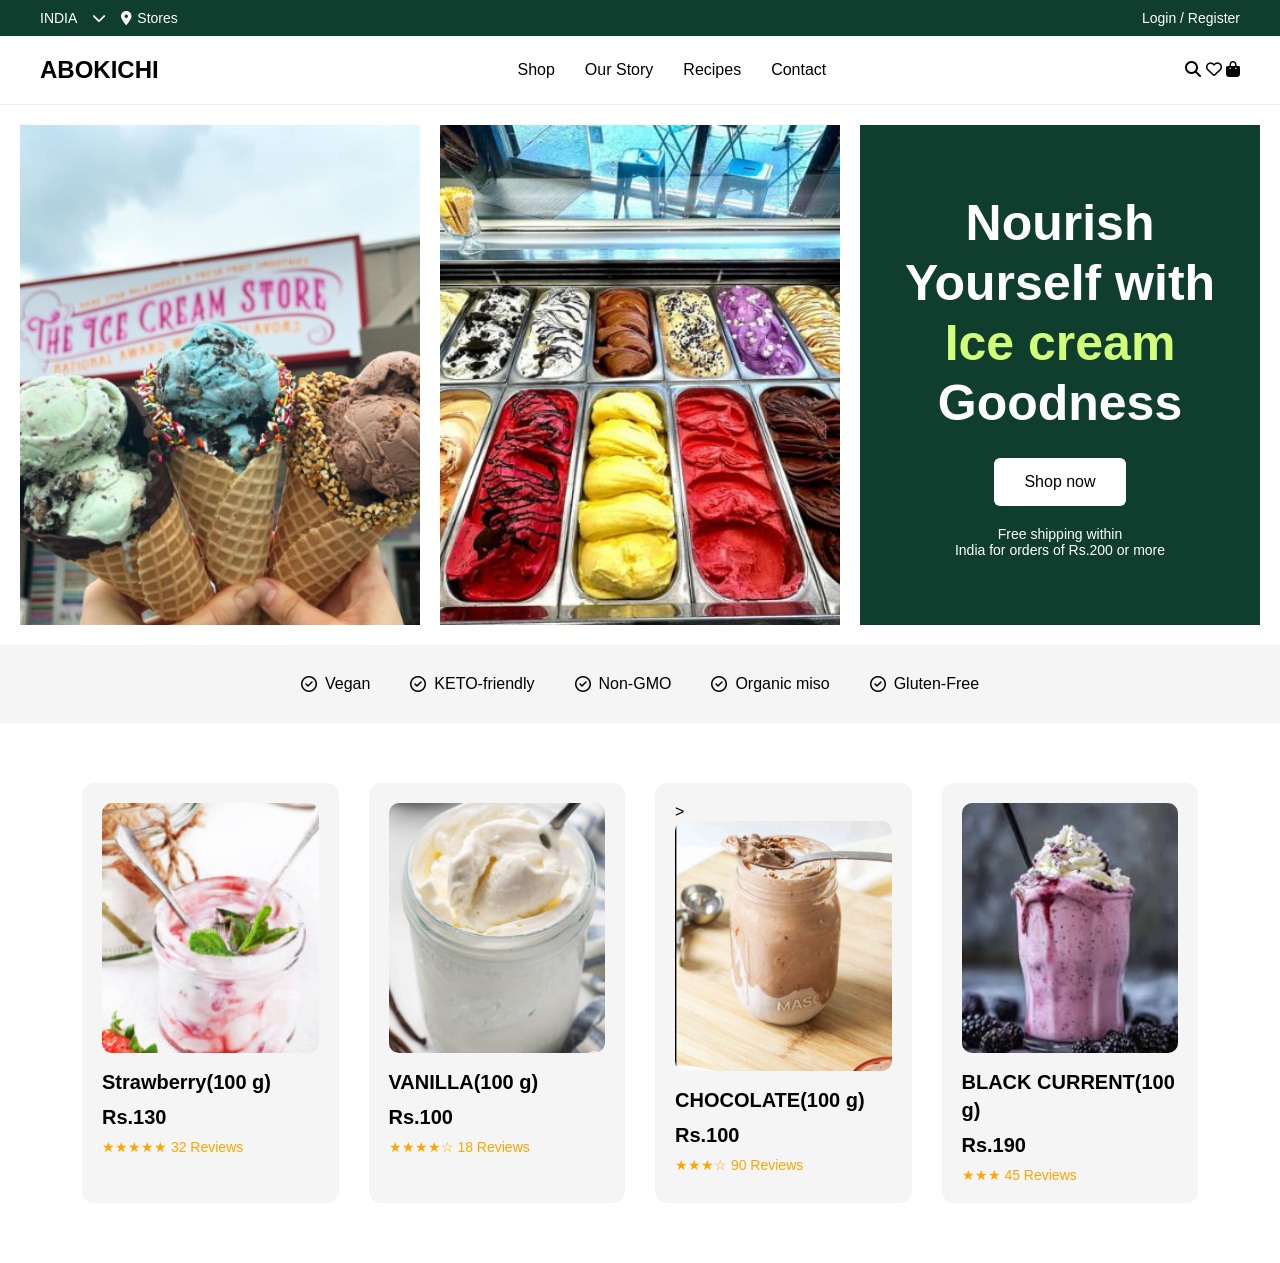
==== index.html @ da4c12e9 "Initial project upload" ====
<!DOCTYPE html>
<html lang="en">

<head>
  <meta charset="UTF-8" />
  <meta name="viewport" content="width=device-width, initial-scale=1.0"/>

  <title>ABOKICHI</title>

  <link rel="stylesheet" href="css/style.css">

  <link rel="stylesheet"
    href="https://cdnjs.cloudflare.com/ajax/libs/font-awesome/6.5.1/css/all.min.css"/>
</head>

<body>

  <!-- TOP BAR -->

  <div class="top-bar">

    <div class="left-top">

      <span>INDIA</span>

      <i class="fa-solid fa-chevron-down"></i>

      <span class="store">
        <i class="fa-solid fa-location-dot"></i>
        Stores
      </span>

    </div>

    <div class="right-top">
      Login / Register
    </div>

  </div>

  <!-- NAVBAR -->

  <nav class="navbar">

    <div class="logo">
      <h2>ABOKICHI</h2>
    </div>

    <ul class="nav-links">

      <li>Shop</li>
      <li>Our Story</li>
      <li>Recipes</li>
      <li>Contact</li>

    </ul>

    <div class="nav-icons">

      <i class="fa-solid fa-magnifying-glass"></i>

      <i class="fa-regular fa-heart"></i>

      <i class="fa-solid fa-bag-shopping"></i>

    </div>

  </nav>

  <!-- HERO -->

  <section class="hero">

    <div class="hero-left">

      <img src="images\Screenshot 2026-05-13 232233.png">

    </div>

    <div class="hero-middle">

      <img src="images\Screenshot 2026-05-13 232514.png">

    </div>

    <div class="hero-right">

      <h1>

        Nourish <br>

        Yourself with <br>

        <span>Ice cream</span> <br>

        Goodness

      </h1>

      <button onclick="goToProducts()">
        Shop now
      </button>

      <p>
        Free shipping within  <br>
        India for orders of Rs.200 or more
      </p>

    </div>

  </section>

  <!-- FEATURES -->

  <section class="features">

    <div class="feature">
      <i class="fa-regular fa-circle-check"></i>
      Vegan
    </div>

    <div class="feature">
      <i class="fa-regular fa-circle-check"></i>
      KETO-friendly
    </div>

    <div class="feature">
      <i class="fa-regular fa-circle-check"></i>
      Non-GMO
    </div>

    <div class="feature">
      <i class="fa-regular fa-circle-check"></i>
      Organic miso
    </div>

    <div class="feature">
      <i class="fa-regular fa-circle-check"></i>
      Gluten-Free
    </div>

  </section>

  <!-- PRODUCTS -->

  <section class="products">

    <div class="product-grid">

      <!-- Product 1 -->

      <a href="products.html" class="product-card">

        <img src="images\Screenshot 2026-05-13 203015.png">

        <h3>Strawberry(100 g)</h3>

        <div class="price">
          <span class="new-price">Rs.130 </span>
          
        </div>

        <div class="reviews">
          ★★★★★ <span>32 Reviews</span>
        </div>

      </a>

      <!-- Product 2 -->

      <a href="products.html" class="product-card">

        <img src="images\Screenshot 2026-05-13 182208.png">

        <h3>
          VANILLA(100 g)
        </h3>
       

        <div class="price">
          <span class="new-price">Rs.100</span>
        </div>

        <div class="reviews">
          ★★★★☆ <span>18 Reviews</span>
        </div>

      </a>
       <!-- Product 3 -->

      <a href="products.html" class="product-card">
>

        <img src="images\Screenshot 2026-05-13 182145.png">

      

        <h3>
          CHOCOLATE(100 g)
        </h3>

 <div class="price">
          <span class="new-price">Rs.100</span>
        </div>

        <div class="reviews">
          ★★★☆ <span>90 Reviews</span>
        </div>
     </a>
          <!-- Product 4 -->

      <a href="products.html" class="product-card">

        <img src="images\image.png">

        <h3>BLACK CURRENT(100 g)</h3>

        <div class="price">
          <span class="new-price">Rs.190</span>
         
        </div>

        <div class="reviews">
          ★★★ <span>45 Reviews</span>
        </div>

      </a>
    </div>
</section>
  </section>

  <script src="js/home.js"></script>

</body>
</html>
---- css/style.css ----
/* RESET */

*{
  margin:0;
  padding:0;
  box-sizing:border-box;
}

body{
  font-family:Arial, sans-serif;
  background:#fff;
}


/* TOP BAR */

.top-bar{
  background:#0f3d2e;
  color:white;

  display:flex;

  justify-content:space-between;

  padding:10px 40px;

  font-size:14px;
}

.left-top{
  display:flex;

  gap:15px;

  align-items:center;
}

.store{
  display:flex;

  gap:5px;

  align-items:center;
}


/* NAVBAR */

.navbar{
  display:flex;

  justify-content:space-between;

  align-items:center;

  padding:20px 40px;

  background:white;

  border-bottom:1px solid #eee;
}

.nav-links{
  display:flex;

  gap:30px;

  list-style:none;

  align-items:center;
}

.nav-links li{
  cursor:pointer;
}


/* HERO */

.hero{
  display:grid;

  grid-template-columns:1fr 1fr 1fr;

  gap:20px;

  padding:20px;
}

.hero img{
  width:100%;

  height:100%;

  object-fit:cover;

  display:block;
}

.hero > *{
  min-height:500px;
}

.hero-right{
  background:#0f3d2e;

  color:white;

  display:flex;

  flex-direction:column;

  justify-content:center;

  align-items:center;

  text-align:center;

  padding:40px;
}

.hero-right h1{
  font-size:50px;

  line-height:1.2;
}

.hero-right span{
  color:#d2ff7a;
}

.hero-right button{
  margin-top:25px;

  padding:15px 30px;

  border:none;

  background:white;

  cursor:pointer;

  font-size:16px;

  border-radius:6px;
}

.hero-right p{
  margin-top:20px;

  font-size:14px;
}


/* FEATURES */

.features{
  display:flex;

  justify-content:center;

  gap:40px;

  padding:30px;

  background:#f5f5f5;

  flex-wrap:wrap;
}

.feature{
  display:flex;

  align-items:center;

  gap:8px;
}


/* PRODUCTS */

.products{
  padding:60px 20px;

  background:#ffffff;
}

.product-grid{
  width:90%;

  margin:auto;

  display:grid;

  grid-template-columns:repeat(4,1fr);

  gap:30px;
}

.product-card{
  display:flex;

  flex-direction:column;

  background:#f5f5f5;

  padding:20px;

  border-radius:12px;

  text-decoration:none;

  color:black;

  transition:0.3s;

  overflow:hidden;
}

.product-card:hover{
  transform:translateY(-5px);

  box-shadow:0 10px 20px rgba(0,0,0,0.1);
}

.product-card img{
  width:100%;

  height:250px;

  object-fit:cover;

  border-radius:10px;

  display:block;
}

.product-card h3{
  margin-top:15px;

  font-size:20px;

  line-height:1.4;
}

.price{
  margin-top:10px;
}

.new-price{
  font-weight:bold;

  font-size:20px;
}

.old-price{
  margin-left:8px;

  color:gray;

  text-decoration:line-through;
}

.reviews{
  margin-top:10px;

  color:orange;

  font-size:14px;
}


/* FILTER + SORT */

.filter-sort-container{
  width:90%;

  margin:0 auto 40px;

  display:flex;

  justify-content:space-between;

  align-items:flex-start;

  gap:40px;

  flex-wrap:wrap;

  background:#f5f5f5;

  padding:25px;

  border-radius:12px;
}

.filters{
  display:flex;

  gap:50px;

  flex-wrap:wrap;
}

.filter-group{
  display:flex;

  flex-direction:column;

  gap:15px;
}

.filter-group h4{
  margin-bottom:10px;
}

.filter-group label{
  display:flex;

  gap:10px;

  align-items:center;

  cursor:pointer;
}

.sort-box{
  display:flex;

  align-items:center;

  gap:15px;
}

.sort-box select{
  padding:10px 15px;

  border:1px solid #ccc;

  border-radius:6px;

  cursor:pointer;
}


/* PRODUCT DETAIL PAGE */

.detail-page{
  width:90%;

  margin:50px auto;

  display:grid;

  grid-template-columns:1fr 1fr;

  gap:70px;

  align-items:start;
}

.detail-left{
  display:flex;

  flex-direction:column;
}

.main-image-box{
  background:#f5f5f5;

  padding:30px;

  border:1px solid #ddd;

  border-radius:12px;
}

.main-image-box img{
  width:100%;

  height:450px;

  object-fit:contain;
}

.breadcrumb{
  color:gray;

  margin-bottom:20px;

  font-size:14px;
}

.detail-right h1{
  font-size:42px;

  margin-bottom:20px;

  line-height:1.3;
}

.price-row{
  display:flex;

  align-items:center;

  gap:15px;

  margin-bottom:20px;
}

.detail-right .new-price{
  font-size:34px;

  font-weight:bold;
}

.detail-right .old-price{
  color:gray;

  text-decoration:line-through;

  font-size:28px;
}

.detail-right .reviews{
  color:orange;

  margin-bottom:25px;

  font-size:18px;
}

.detail-right .reviews span{
  color:#666;

  margin-left:10px;

  font-size:15px;
}

.product-description{
  line-height:1.8;

  color:#555;

  max-width:500px;

  margin-bottom:35px;
}

.button-row{
  display:flex;

  gap:20px;

  margin-bottom:25px;
}

.cart-btn,
.buy-btn{
  width:200px;

  padding:16px;

  border:none;

  font-size:15px;

  cursor:pointer;

  transition:0.3s;

  border-radius:6px;
}

.cart-btn{
  background:white;

  border:1px solid #bbb;
}

.buy-btn{
  background:black;

  color:white;
}

.cart-btn:hover,
.buy-btn:hover{
  opacity:0.85;
}

.wishlist{
  margin-bottom:30px;

  color:#555;
}

.share{
  display:flex;

  align-items:center;

  gap:15px;

  color:#444;
}


/* ORDER SUCCESS PAGE */

.success-page{
  width:100%;

  min-height:100vh;

  display:flex;

  justify-content:center;

  align-items:center;

  background:#f5f5f5;
}

.success-box{
  background:white;

  padding:60px 50px;

  border-radius:12px;

  text-align:center;

  box-shadow:0 5px 20px rgba(0,0,0,0.1);
}

.success-box h1{
  font-size:38px;

  margin-bottom:20px;

  color:#0f3d2e;
}

.success-box p{
  font-size:18px;

  margin-bottom:35px;

  color:#555;
}

.back-btn{
  display:inline-block;

  padding:14px 28px;

  background:black;

  color:white;

  text-decoration:none;

  border-radius:6px;

  transition:0.3s;
}

.back-btn:hover{
  opacity:0.85;
}


/* TABLET */

@media(max-width:900px){

  .product-grid{
    grid-template-columns:repeat(2,1fr);
  }

  .detail-page{
    grid-template-columns:1fr;
  }

  .detail-right{
    text-align:center;
  }

  .button-row{
    justify-content:center;
  }

  .product-description{
    margin:auto;

    margin-bottom:30px;
  }

}


/* MOBILE */

@media(max-width:768px){

  .filter-sort-container{
    flex-direction:column;
  }

}

@media(max-width:600px){

  .product-grid{
    grid-template-columns:1fr;
  }

  .product-card img{
    height:220px;
  }

  .navbar{
    flex-direction:column;

    gap:20px;
  }

  .nav-links{
    flex-wrap:wrap;

    justify-content:center;
  }

  .detail-right h1{
    font-size:32px;
  }

  .detail-right .new-price{
    font-size:28px;
  }

  .detail-right .old-price{
    font-size:22px;
  }

  .button-row{
    flex-direction:column;

    align-items:center;
  }

}
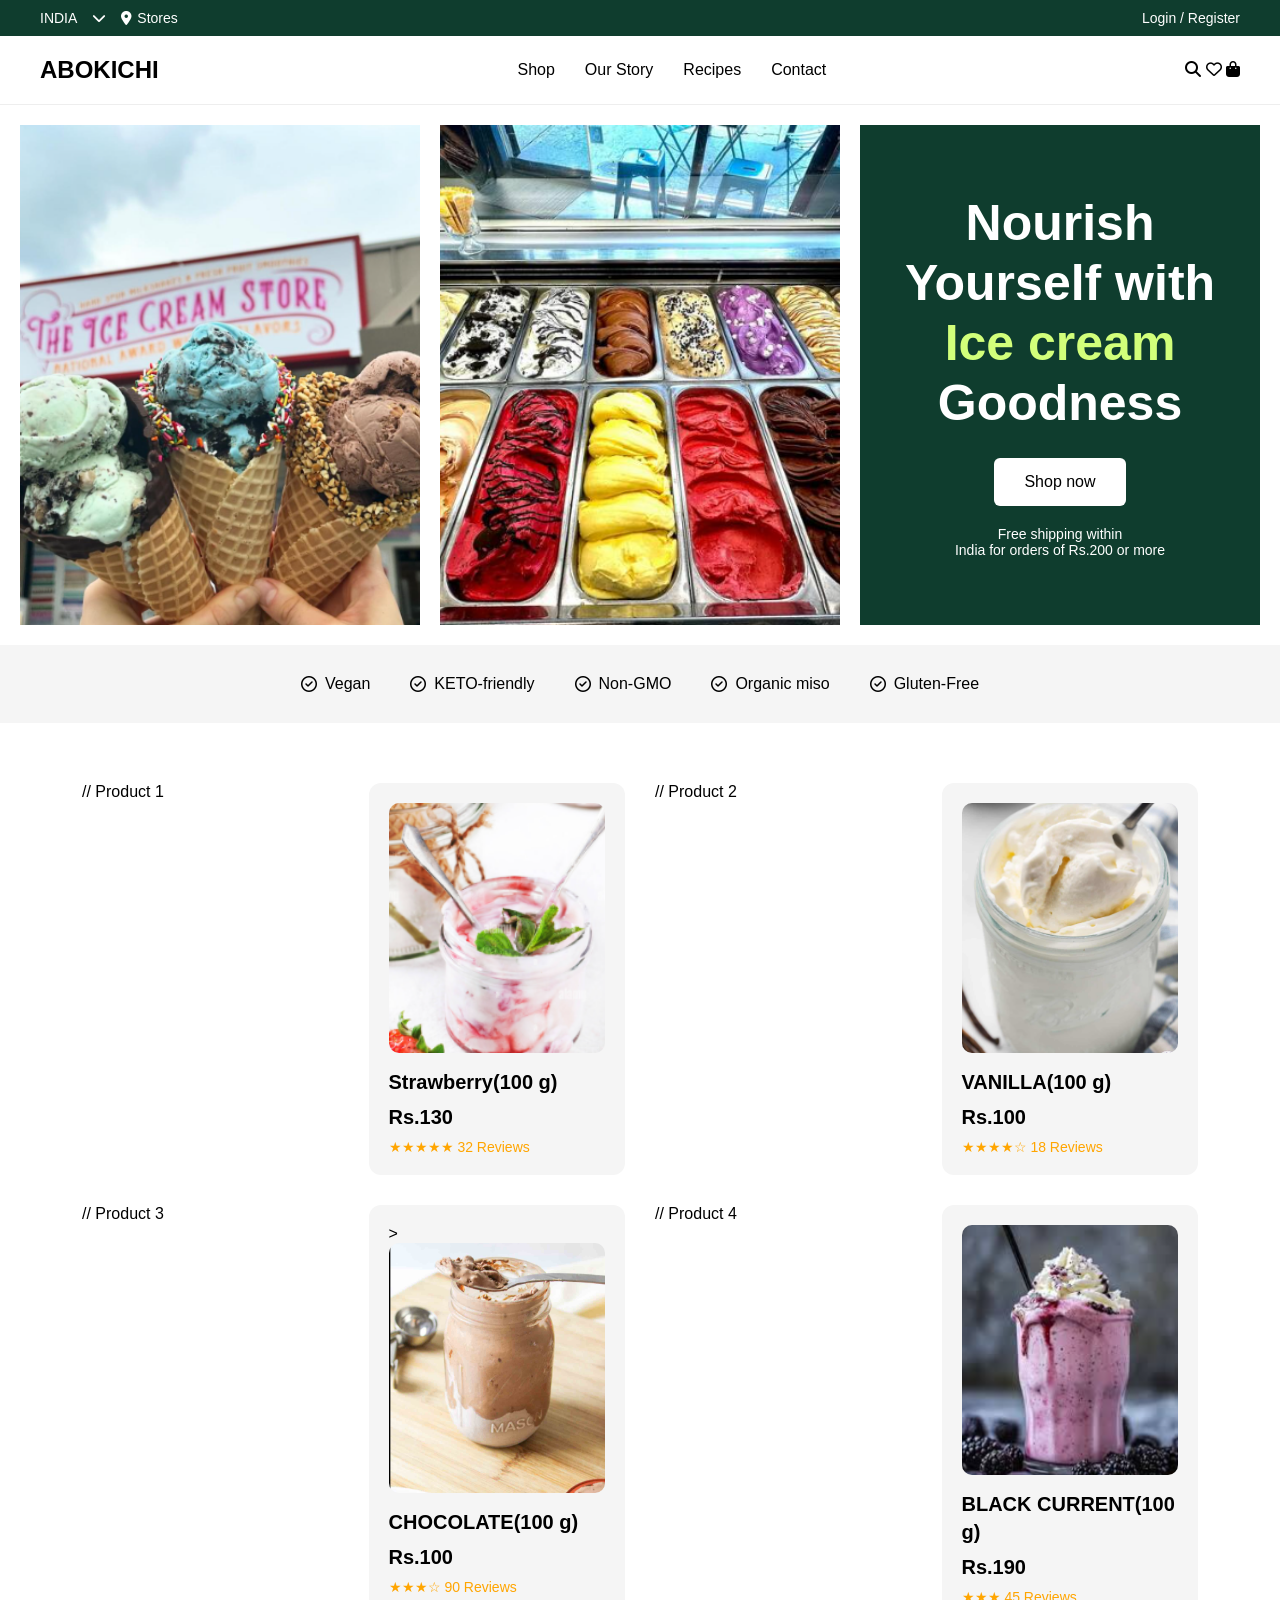
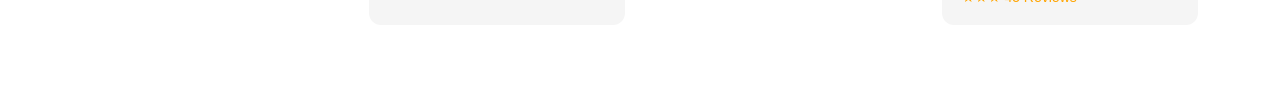
==== commit 6979207c: "Updated project files" ====
--- a/index.html
+++ b/index.html
@@ -147,7 +147,7 @@
 
     <div class="product-grid">
 
-      <!-- Product 1 -->
+      // Product 1 
 
       <a href="products.html" class="product-card">
 
@@ -166,7 +166,7 @@
 
       </a>
 
-      <!-- Product 2 -->
+      // Product 2 
 
       <a href="products.html" class="product-card">
 
@@ -186,7 +186,7 @@
         </div>
 
       </a>
-       <!-- Product 3 -->
+       // Product 3 
 
       <a href="products.html" class="product-card">
 >
@@ -207,7 +207,7 @@
           ★★★☆ <span>90 Reviews</span>
         </div>
      </a>
-          <!-- Product 4 -->
+        // Product 4
 
       <a href="products.html" class="product-card">
 
--- a/css/style.css
+++ b/css/style.css
@@ -1,4 +1,3 @@
-/* RESET */
 
 *{
   margin:0;
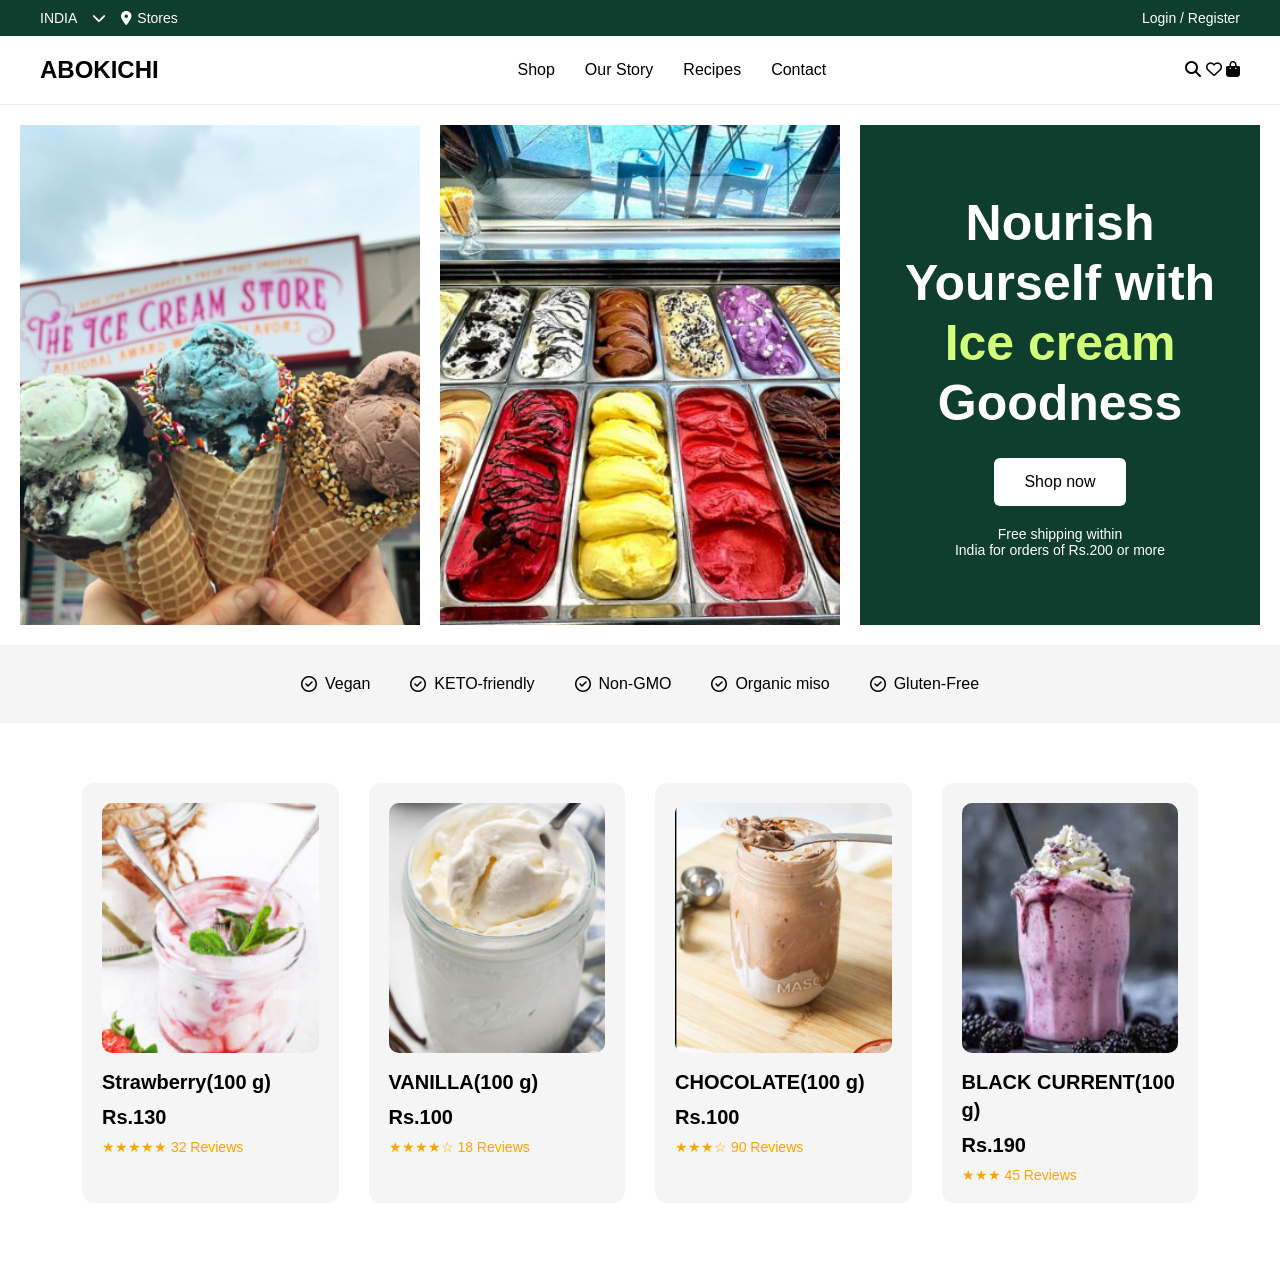
==== commit edb54345: "Updated project files" ====
--- a/index.html
+++ b/index.html
@@ -147,7 +147,7 @@
 
     <div class="product-grid">
 
-      // Product 1 
+      <!-- Product 1 -->
 
       <a href="products.html" class="product-card">
 
@@ -166,7 +166,7 @@
 
       </a>
 
-      // Product 2 
+      <!-- Product 2 -->
 
       <a href="products.html" class="product-card">
 
@@ -186,10 +186,10 @@
         </div>
 
       </a>
-       // Product 3 
-
-      <a href="products.html" class="product-card">
->
+       <!-- Product 3 -->
+
+      <a href="products.html" class="product-card">
+
 
         <img src="images\Screenshot 2026-05-13 182145.png">
 
@@ -207,7 +207,7 @@
           ★★★☆ <span>90 Reviews</span>
         </div>
      </a>
-        // Product 4
+          <!-- Product 4 -->
 
       <a href="products.html" class="product-card">
 
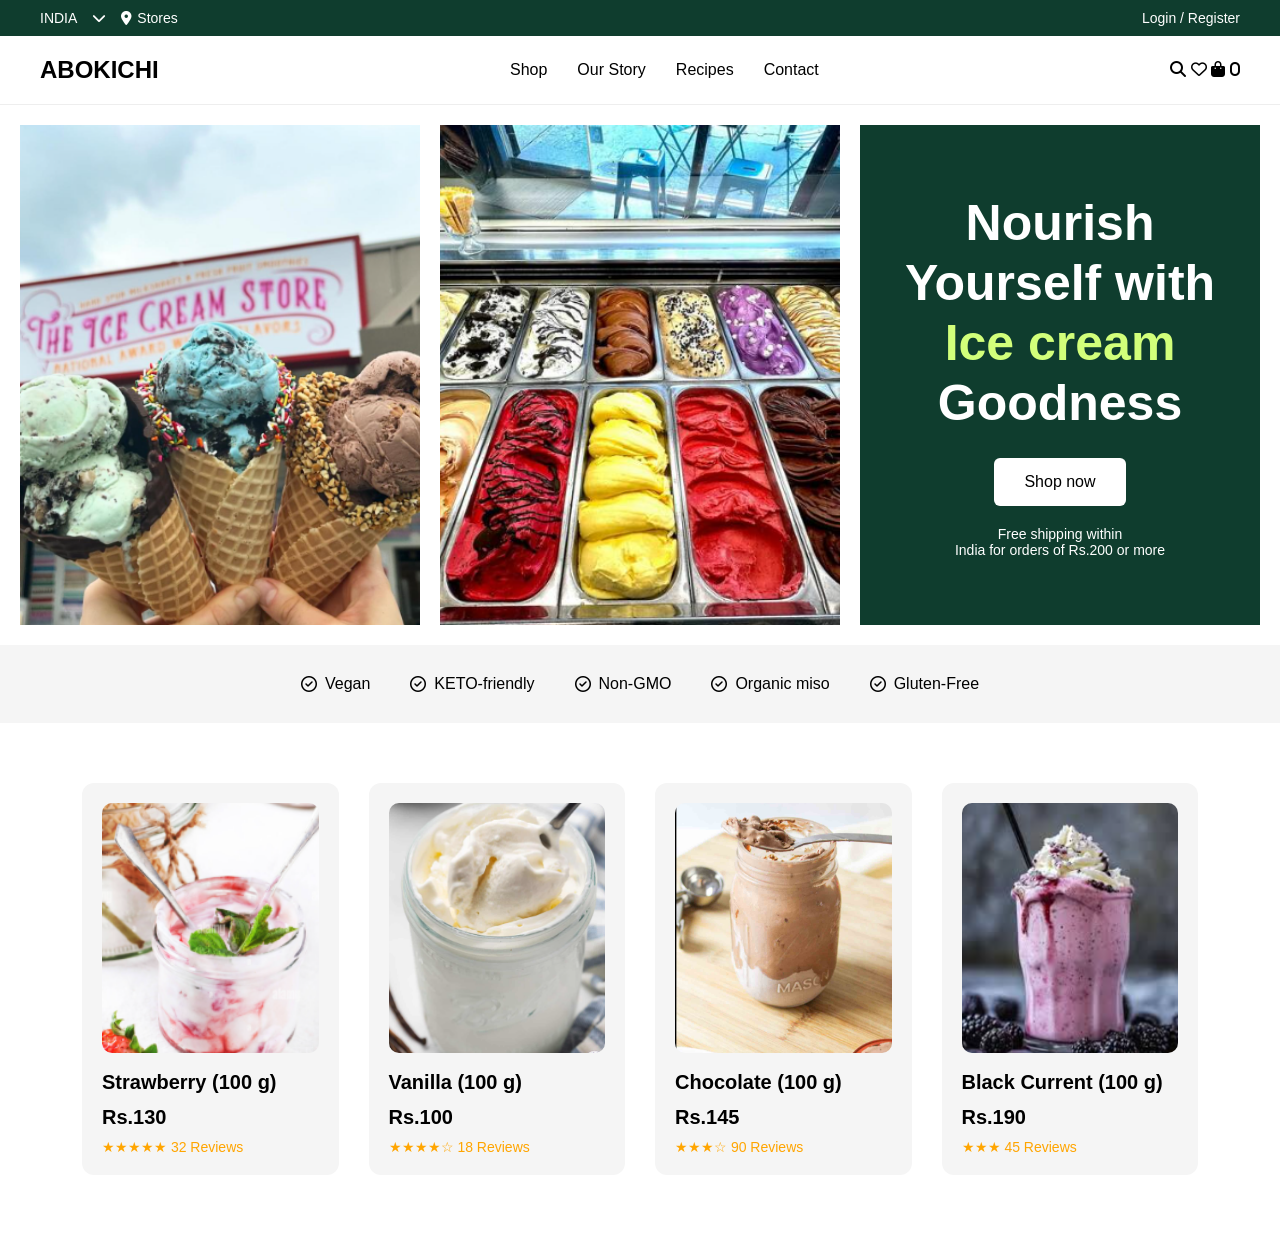
==== commit 40f2c9cc: "Updated project files" ====
--- a/index.html
+++ b/index.html
@@ -16,20 +16,16 @@
 <body>
 
   <!-- TOP BAR -->
-
   <div class="top-bar">
 
     <div class="left-top">
-
       <span>INDIA</span>
-
       <i class="fa-solid fa-chevron-down"></i>
 
       <span class="store">
         <i class="fa-solid fa-location-dot"></i>
         Stores
       </span>
-
     </div>
 
     <div class="right-top">
@@ -39,7 +35,6 @@
   </div>
 
   <!-- NAVBAR -->
-
   <nav class="navbar">
 
     <div class="logo">
@@ -47,54 +42,42 @@
     </div>
 
     <ul class="nav-links">
-
       <li>Shop</li>
       <li>Our Story</li>
       <li>Recipes</li>
       <li>Contact</li>
-
     </ul>
 
     <div class="nav-icons">
-
       <i class="fa-solid fa-magnifying-glass"></i>
-
       <i class="fa-regular fa-heart"></i>
 
-      <i class="fa-solid fa-bag-shopping"></i>
-
+      <!-- CART ICON -->
+      <i class="fa-solid fa-bag-shopping">
+        <span id="cart-count" class="cart-badge">0</span>
+      </i>
     </div>
 
   </nav>
 
   <!-- HERO -->
-
   <section class="hero">
 
     <div class="hero-left">
-
-      <img src="images\Screenshot 2026-05-13 232233.png">
-
+      <img src="images/Screenshot 2026-05-13 232233.png">
     </div>
 
     <div class="hero-middle">
-
-      <img src="images\Screenshot 2026-05-13 232514.png">
-
+      <img src="images/Screenshot 2026-05-13 232514.png">
     </div>
 
     <div class="hero-right">
 
       <h1>
-
         Nourish <br>
-
         Yourself with <br>
-
         <span>Ice cream</span> <br>
-
         Goodness
-
       </h1>
 
       <button onclick="goToProducts()">
@@ -102,7 +85,7 @@
       </button>
 
       <p>
-        Free shipping within  <br>
+        Free shipping within <br>
         India for orders of Rs.200 or more
       </p>
 
@@ -111,125 +94,56 @@
   </section>
 
   <!-- FEATURES -->
-
   <section class="features">
 
-    <div class="feature">
-      <i class="fa-regular fa-circle-check"></i>
-      Vegan
-    </div>
+    <div class="feature"><i class="fa-regular fa-circle-check"></i> Vegan</div>
+    <div class="feature"><i class="fa-regular fa-circle-check"></i> KETO-friendly</div>
+    <div class="feature"><i class="fa-regular fa-circle-check"></i> Non-GMO</div>
+    <div class="feature"><i class="fa-regular fa-circle-check"></i> Organic miso</div>
+    <div class="feature"><i class="fa-regular fa-circle-check"></i> Gluten-Free</div>
 
-    <div class="feature">
-      <i class="fa-regular fa-circle-check"></i>
-      KETO-friendly
-    </div>
+  </section>
 
-    <div class="feature">
-      <i class="fa-regular fa-circle-check"></i>
-      Non-GMO
-    </div>
+  <!-- PRODUCTS -->
+  <section class="products">
 
-    <div class="feature">
-      <i class="fa-regular fa-circle-check"></i>
-      Organic miso
-    </div>
+    <div class="product-grid">
 
-    <div class="feature">
-      <i class="fa-regular fa-circle-check"></i>
-      Gluten-Free
+      <a href="products.html?id=4" class="product-card">
+        <img src="images/Screenshot 2026-05-13 203015.png">
+        <h3>Strawberry (100 g)</h3>
+        <div class="price"><span class="new-price">Rs.130</span></div>
+        <div class="reviews">★★★★★ <span>32 Reviews</span></div>
+      </a>
+
+      <a href="products.html?id=1" class="product-card">
+        <img src="images/Screenshot 2026-05-13 182208.png">
+        <h3>Vanilla (100 g)</h3>
+        <div class="price"><span class="new-price">Rs.100</span></div>
+        <div class="reviews">★★★★☆ <span>18 Reviews</span></div>
+      </a>
+
+      <a href="products.html?id=2" class="product-card">
+        <img src="images/Screenshot 2026-05-13 182145.png">
+        <h3>Chocolate (100 g)</h3>
+        <div class="price"><span class="new-price">Rs.145</span></div>
+        <div class="reviews">★★★☆ <span>90 Reviews</span></div>
+      </a>
+
+      <a href="products.html?id=3" class="product-card">
+        <img src="images/image.png">
+        <h3>Black Current (100 g)</h3>
+        <div class="price"><span class="new-price">Rs.190</span></div>
+        <div class="reviews">★★★ <span>45 Reviews</span></div>
+      </a>
+
     </div>
 
   </section>
 
-  <!-- PRODUCTS -->
-
-  <section class="products">
-
-    <div class="product-grid">
-
-      <!-- Product 1 -->
-
-      <a href="products.html" class="product-card">
-
-        <img src="images\Screenshot 2026-05-13 203015.png">
-
-        <h3>Strawberry(100 g)</h3>
-
-        <div class="price">
-          <span class="new-price">Rs.130 </span>
-          
-        </div>
-
-        <div class="reviews">
-          ★★★★★ <span>32 Reviews</span>
-        </div>
-
-      </a>
-
-      <!-- Product 2 -->
-
-      <a href="products.html" class="product-card">
-
-        <img src="images\Screenshot 2026-05-13 182208.png">
-
-        <h3>
-          VANILLA(100 g)
-        </h3>
-       
-
-        <div class="price">
-          <span class="new-price">Rs.100</span>
-        </div>
-
-        <div class="reviews">
-          ★★★★☆ <span>18 Reviews</span>
-        </div>
-
-      </a>
-       <!-- Product 3 -->
-
-      <a href="products.html" class="product-card">
-
-
-        <img src="images\Screenshot 2026-05-13 182145.png">
-
-      
-
-        <h3>
-          CHOCOLATE(100 g)
-        </h3>
-
- <div class="price">
-          <span class="new-price">Rs.100</span>
-        </div>
-
-        <div class="reviews">
-          ★★★☆ <span>90 Reviews</span>
-        </div>
-     </a>
-          <!-- Product 4 -->
-
-      <a href="products.html" class="product-card">
-
-        <img src="images\image.png">
-
-        <h3>BLACK CURRENT(100 g)</h3>
-
-        <div class="price">
-          <span class="new-price">Rs.190</span>
-         
-        </div>
-
-        <div class="reviews">
-          ★★★ <span>45 Reviews</span>
-        </div>
-
-      </a>
-    </div>
-</section>
-  </section>
-
+  <!-- JS -->
   <script src="js/home.js"></script>
 
+  <script src="js/script.js"></script>
 </body>
-</html> +</html>
--- a/css/style.css
+++ b/css/style.css
@@ -572,83 +572,4 @@
 }
 
 
-/* TABLET */
-
-@media(max-width:900px){
-
-  .product-grid{
-    grid-template-columns:repeat(2,1fr);
-  }
-
-  .detail-page{
-    grid-template-columns:1fr;
-  }
-
-  .detail-right{
-    text-align:center;
-  }
-
-  .button-row{
-    justify-content:center;
-  }
-
-  .product-description{
-    margin:auto;
-
-    margin-bottom:30px;
-  }
-
-}
-
-
-/* MOBILE */
-
-@media(max-width:768px){
-
-  .filter-sort-container{
-    flex-direction:column;
-  }
-
-}
-
-@media(max-width:600px){
-
-  .product-grid{
-    grid-template-columns:1fr;
-  }
-
-  .product-card img{
-    height:220px;
-  }
-
-  .navbar{
-    flex-direction:column;
-
-    gap:20px;
-  }
-
-  .nav-links{
-    flex-wrap:wrap;
-
-    justify-content:center;
-  }
-
-  .detail-right h1{
-    font-size:32px;
-  }
-
-  .detail-right .new-price{
-    font-size:28px;
-  }
-
-  .detail-right .old-price{
-    font-size:22px;
-  }
-
-  .button-row{
-    flex-direction:column;
-
-    align-items:center;
-  }
-
-}+
